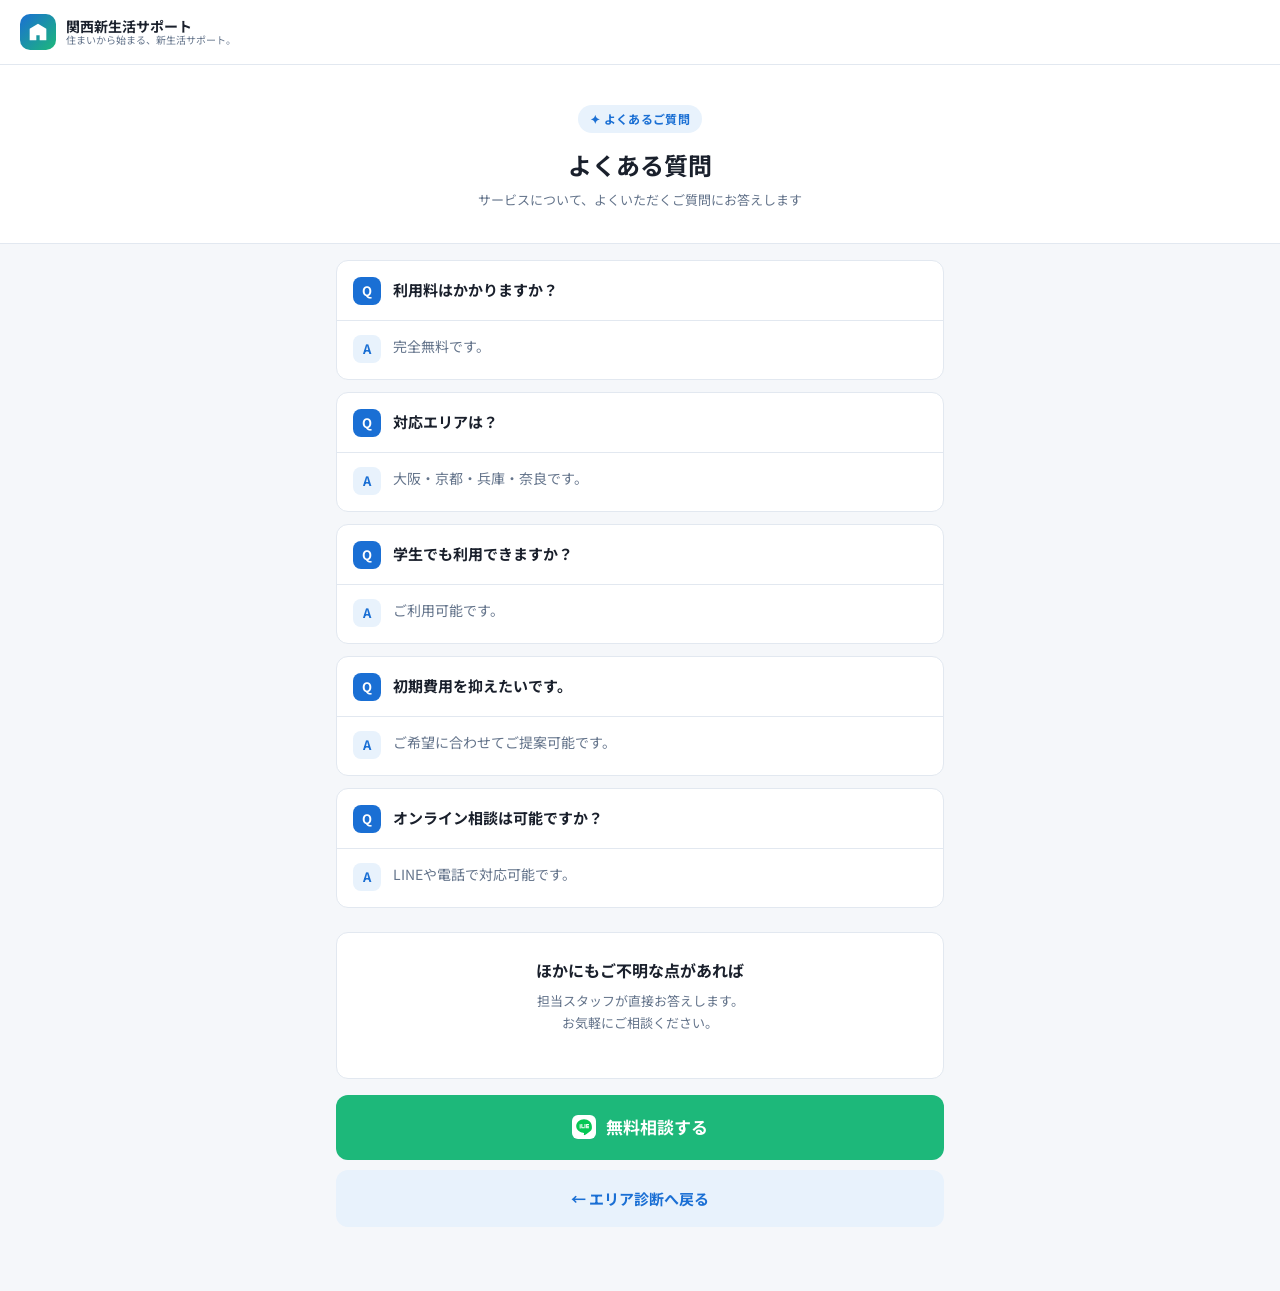
==== faq.html @ 99756fc7 "Add files via upload" ====
<!DOCTYPE html>
<html lang="ja">
<head>
<meta charset="UTF-8">
<meta name="viewport" content="width=device-width, initial-scale=1.0">
<meta name="description" content="関西新生活サポートのよくある質問。利用料・対応エリア・学生利用などについてお答えします。">
<title>よくある質問 | 関西新生活サポート</title>
<link rel="preconnect" href="https://fonts.googleapis.com">
<link rel="preconnect" href="https://fonts.gstatic.com" crossorigin>
<link href="https://fonts.googleapis.com/css2?family=Noto+Sans+JP:wght@400;500;700&display=swap" rel="stylesheet">
<style>
  *, *::before, *::after { box-sizing: border-box; margin: 0; padding: 0; }

  :root {
    --blue: #1A6FD4;
    --blue-light: #E8F2FC;
    --blue-dark: #1558A8;
    --green: #1DB87A;
    --green-light: #E6F7F0;
    --green-dark: #0F8A5A;
    --bg: #F5F7FA;
    --surface: #FFFFFF;
    --border: #E2E8F0;
    --text: #1A202C;
    --muted: #64748B;
    --radius-sm: 8px;
    --radius-md: 12px;
    --radius-lg: 16px;
  }

  body {
    font-family: 'Noto Sans JP', sans-serif;
    background: var(--bg);
    color: var(--text);
    font-size: 15px;
    line-height: 1.7;
    -webkit-font-smoothing: antialiased;
  }

  /* ── HEADER ── */
  .header {
    background: var(--surface);
    border-bottom: 1px solid var(--border);
    padding: 14px 20px;
    display: flex;
    align-items: center;
    gap: 10px;
    position: sticky;
    top: 0;
    z-index: 10;
  }
  .logo-mark {
    width: 36px;
    height: 36px;
    background: linear-gradient(135deg, var(--blue) 0%, var(--green) 100%);
    border-radius: 10px;
    display: flex;
    align-items: center;
    justify-content: center;
    flex-shrink: 0;
  }
  .logo-mark svg { width: 20px; height: 20px; fill: white; }
  .logo-text { font-size: 14px; font-weight: 700; color: var(--text); line-height: 1.2; }
  .logo-text span { display: block; font-size: 10px; font-weight: 400; color: var(--muted); }

  /* ── HERO ── */
  .hero {
    background: var(--surface);
    padding: 40px 20px 32px;
    text-align: center;
    border-bottom: 1px solid var(--border);
  }
  .hero-badge {
    display: inline-block;
    background: var(--blue-light);
    color: var(--blue);
    font-size: 12px;
    font-weight: 700;
    padding: 4px 12px;
    border-radius: 20px;
    margin-bottom: 16px;
    letter-spacing: 0.03em;
  }
  .hero h1 {
    font-size: 24px;
    font-weight: 700;
    color: var(--text);
    line-height: 1.3;
    margin-bottom: 8px;
  }
  .hero p {
    font-size: 13px;
    color: var(--muted);
  }

  /* ── MAIN ── */
  main {
    max-width: 640px;
    margin: 0 auto;
    padding: 0 0 24px;
  }

  /* ── FAQ ITEM ── */
  .faq-list {
    padding: 16px;
    display: flex;
    flex-direction: column;
    gap: 12px;
  }
  .faq-item {
    background: var(--surface);
    border: 1px solid var(--border);
    border-radius: var(--radius-md);
    overflow: hidden;
  }
  .faq-q {
    display: flex;
    align-items: flex-start;
    gap: 12px;
    padding: 16px;
    font-weight: 700;
    font-size: 15px;
    color: var(--text);
  }
  .faq-q .badge {
    flex-shrink: 0;
    width: 28px;
    height: 28px;
    border-radius: 8px;
    background: var(--blue);
    color: #fff;
    display: flex;
    align-items: center;
    justify-content: center;
    font-size: 13px;
    font-weight: 700;
  }
  .faq-a {
    display: flex;
    align-items: flex-start;
    gap: 12px;
    padding: 0 16px 16px;
    font-size: 14px;
    color: var(--muted);
    border-top: 1px solid var(--border);
    margin-top: -1px;
    padding-top: 14px;
  }
  .faq-a .badge {
    flex-shrink: 0;
    width: 28px;
    height: 28px;
    border-radius: 8px;
    background: var(--blue-light);
    color: var(--blue);
    display: flex;
    align-items: center;
    justify-content: center;
    font-size: 13px;
    font-weight: 700;
  }

  /* ── CTA SECTION ── */
  .cta-section {
    margin: 8px 16px 0;
    padding: 24px 20px;
    background: var(--surface);
    border: 1px solid var(--border);
    border-radius: var(--radius-md);
    text-align: center;
  }
  .cta-section h2 {
    font-size: 16px;
    font-weight: 700;
    margin-bottom: 6px;
  }
  .cta-section p {
    font-size: 13px;
    color: var(--muted);
    margin-bottom: 20px;
  }

  .btn-group {
    padding: 16px;
    display: flex;
    flex-direction: column;
    gap: 10px;
  }

  .btn-line {
    display: flex;
    width: 100%;
    padding: 18px;
    background: var(--green);
    color: white;
    border: none;
    border-radius: var(--radius-md);
    font-size: 17px;
    font-weight: 700;
    font-family: inherit;
    cursor: pointer;
    align-items: center;
    justify-content: center;
    gap: 10px;
    transition: all 0.2s;
    text-decoration: none;
  }
  .btn-line:active { transform: scale(0.98); background: var(--green-dark); }

  .btn-secondary {
    display: flex;
    width: 100%;
    padding: 16px;
    background: var(--blue-light);
    color: var(--blue);
    border: none;
    border-radius: var(--radius-md);
    font-size: 15px;
    font-weight: 700;
    font-family: inherit;
    cursor: pointer;
    align-items: center;
    justify-content: center;
    gap: 8px;
    transition: all 0.2s;
    text-decoration: none;
  }
  .btn-secondary:active { transform: scale(0.98); background: #D6E8FA; }

  .bottom-spacer { height: 24px; }
</style>
</head>
<body>

<header class="header">
  <div class="logo-mark" aria-hidden="true">
    <svg viewBox="0 0 24 24" xmlns="http://www.w3.org/2000/svg"><path d="M12 2L2 8v14h8v-6h4v6h8V8L12 2z"/></svg>
  </div>
  <div class="logo-text">
    関西新生活サポート
    <span>住まいから始まる、新生活サポート。</span>
  </div>
</header>

<div class="hero">
  <div class="hero-badge">✦ よくあるご質問</div>
  <h1>よくある質問</h1>
  <p>サービスについて、よくいただくご質問にお答えします</p>
</div>

<main>
  <div class="faq-list">

    <div class="faq-item">
      <div class="faq-q"><span class="badge">Q</span>利用料はかかりますか？</div>
      <div class="faq-a"><span class="badge">A</span>完全無料です。</div>
    </div>

    <div class="faq-item">
      <div class="faq-q"><span class="badge">Q</span>対応エリアは？</div>
      <div class="faq-a"><span class="badge">A</span>大阪・京都・兵庫・奈良です。</div>
    </div>

    <div class="faq-item">
      <div class="faq-q"><span class="badge">Q</span>学生でも利用できますか？</div>
      <div class="faq-a"><span class="badge">A</span>ご利用可能です。</div>
    </div>

    <div class="faq-item">
      <div class="faq-q"><span class="badge">Q</span>初期費用を抑えたいです。</div>
      <div class="faq-a"><span class="badge">A</span>ご希望に合わせてご提案可能です。</div>
    </div>

    <div class="faq-item">
      <div class="faq-q"><span class="badge">Q</span>オンライン相談は可能ですか？</div>
      <div class="faq-a"><span class="badge">A</span>LINEや電話で対応可能です。</div>
    </div>

  </div>

  <div class="cta-section">
    <h2>ほかにもご不明な点があれば</h2>
    <p>担当スタッフが直接お答えします。<br>お気軽にご相談ください。</p>
  </div>

  <div class="btn-group">
    <a href="https://lin.ee/WXRhuH1" class="btn-line" target="_blank" rel="noopener noreferrer" aria-label="LINEで無料相談する">
      <svg width="24" height="24" viewBox="0 0 40 40" fill="none" xmlns="http://www.w3.org/2000/svg" aria-hidden="true">
        <rect width="40" height="40" rx="10" fill="white"/>
        <path d="M20 7C12.82 7 7 12.06 7 18.31c0 5.61 4.98 10.32 11.7 11.19.46.1 1.08.3 1.24.7.14.35.09.91.04 1.26 0 0-.16 1-.2 1.21-.06.35-.28 1.38 1.21.75 1.49-.63 8.05-4.74 10.98-8.12C33.88 22.62 33 20.56 33 18.31 33 12.06 27.18 7 20 7z" fill="#06C755"/>
        <path d="M28.03 22.07h-4.2a.3.3 0 01-.3-.3v-6.5c0-.17.13-.3.3-.3h4.2c.16 0 .3.13.3.3v1.06c0 .17-.14.3-.3.3h-2.83v1.12h2.83c.16 0 .3.13.3.3v1.06c0 .17-.14.3-.3.3h-2.83v1.12h2.83c.16 0 .3.13.3.3v1.06c0 .17-.14.3-.3.3zm-5.88 0h-1.06a.3.3 0 01-.3-.3v-6.5c0-.17.13-.3.3-.3h1.06c.17 0 .3.13.3.3v6.5c0 .16-.13.3-.3.3zm-2.12 0h-4.2a.3.3 0 01-.3-.3v-6.5c0-.17.13-.3.3-.3h1.06c.17 0 .3.13.3.3v5.14h2.84c.16 0 .3.13.3.3v1.06c0 .17-.14.3-.3.3zm-5.88-6.8h-1.06a.3.3 0 00-.3.3v6.5c0 .16.13.3.3.3h1.06c.17 0 .3-.14.3-.3v-6.5c0-.17-.13-.3-.3-.3z" fill="white"/>
      </svg>
      無料相談する
    </a>
    <a href="https://keita781425-art.github.io/kansai-support/" class="btn-secondary">
      ← エリア診断へ戻る
    </a>
  </div>

  <div class="bottom-spacer"></div>
</main>

</body>
</html>
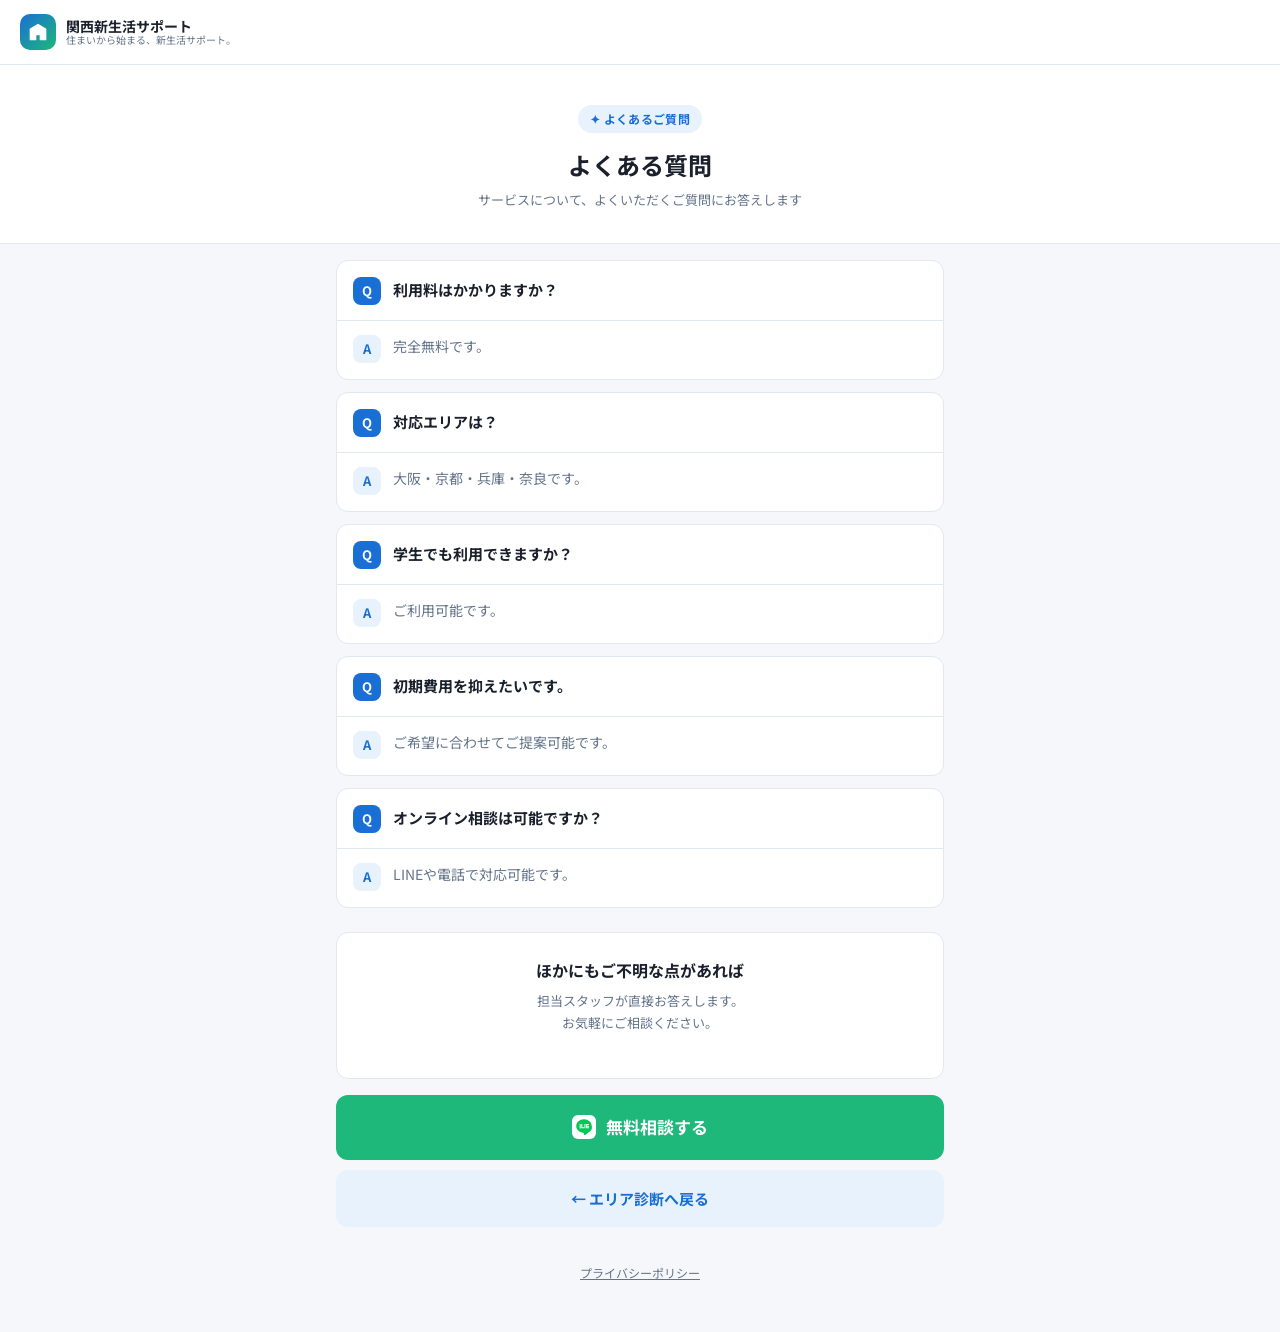
==== commit 853c7759: "プライバシーポリシー追加・診断フォームに情報提供への同意チェック（必須）・GASに同意列 Co-Authored-By: Claude Opus 5.5 <noreply@anthropic.com>" ====
--- a/faq.html
+++ b/faq.html
@@ -292,11 +292,12 @@
       </svg>
       無料相談する
     </a>
-    <a href="https://keita781425-art.github.io/kansai-support/" class="btn-secondary">
+    <a href="/" class="btn-secondary">
       ← エリア診断へ戻る
     </a>
   </div>
 
+  <p style="text-align:center;font-size:12px;margin-top:20px;"><a href="privacy.html" style="color:var(--muted);">プライバシーポリシー</a></p>
   <div class="bottom-spacer"></div>
 </main>
 
